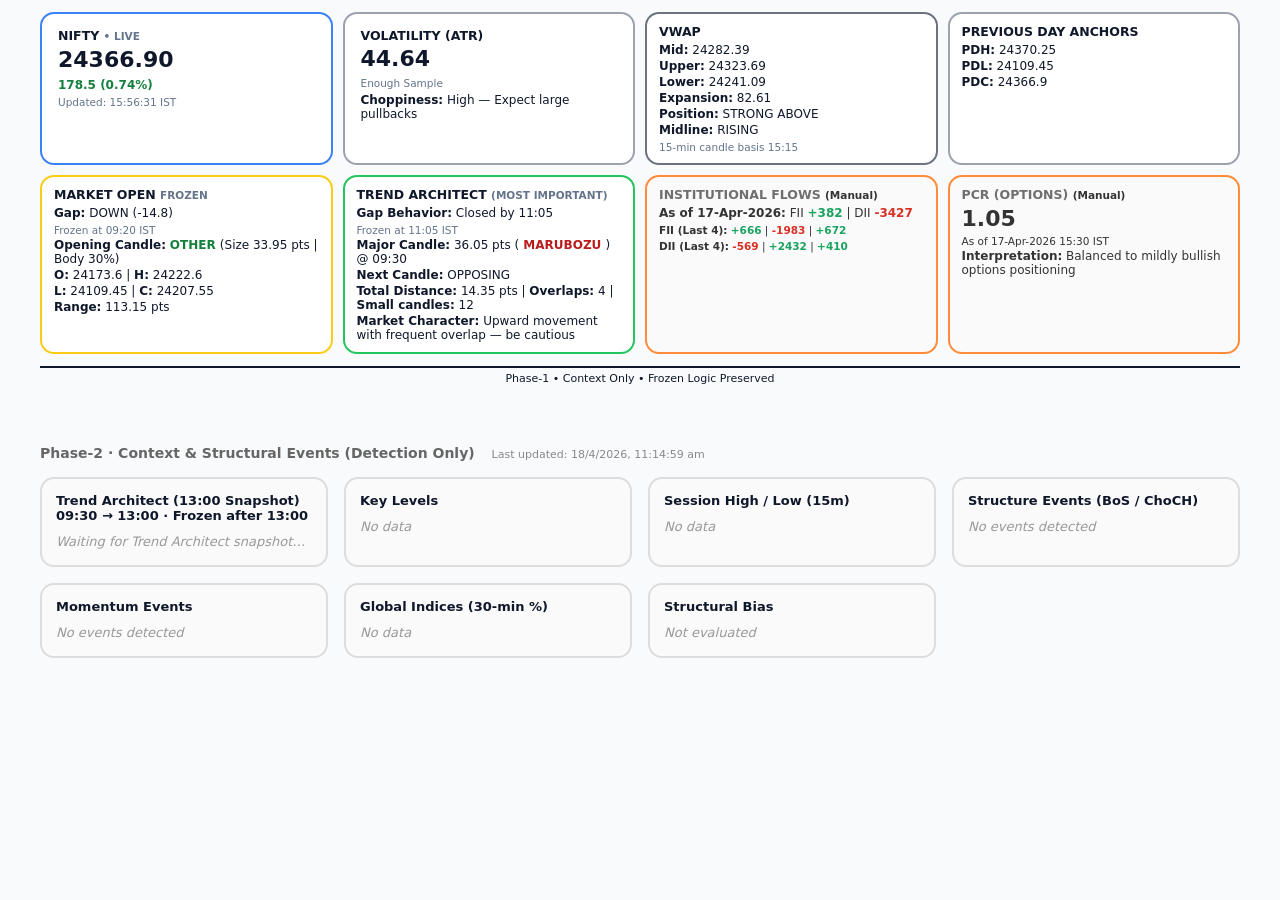
==== index.html @ 32184636 "Update index.html" ====
<!DOCTYPE html>
<html lang="en">
<head>
  <meta charset="UTF-8" />
  <meta name="viewport" content="width=device-width, initial-scale=1.0" />
  <title>Market Phase‑1 Dashboard</title>
  <link rel="stylesheet" href="style.css" />
  <link rel="stylesheet" href="phase2.css" />
</head>

<body>
  <div class="container">

    <!-- ===== ROW 1 ===== -->
    <div class="grid grid-4">
      <div id="box-nifty"></div>
      <div id="box-volatility"></div>
      <div id="box-vwap"></div>
      <div id="box-anchors"></div>
    </div>

    <!-- ===== ROW 2 ===== -->
    <div class="grid grid-4">
      <div id="box-open"></div>
      <div id="box-trend"></div>
      <div id="box-flows"></div>
      <div id="box-pcr"></div>
    </div>

    <div class="phase-divider">
      Phase‑1 • Context Only • Frozen Logic Preserved
    </div>

    <!-- ================= PHASE 2 ================= -->
    <div id="phase2-container" class="phase-section">

      <div class="phase-title">
        Phase‑2 · Context & Structural Events (Detection Only)
        <span id="phase2-last-updated" class="last-updated">
          Last updated: —
        </span>
      </div>

      <div class="phase2-grid">

       <div class="card phase2-card" id="trend-architect-1300">
  <h3>
    Trend Architect (13:00 Snapshot)
    <span class="subtle-note">09:30 → 13:00 · Frozen after 13:00</span>
  </h3>

  <div class="content muted">
    Waiting for Trend Architect snapshot…
  </div>
</div>

        <div class="card phase2-card" id="key-levels">
          <h3>Key Levels</h3>
          <div class="content muted">No data</div>
        </div>

        <div class="card phase2-card" id="session-levels">
          <h3>Session High / Low (15m)</h3>
          <div class="content muted">No data</div>
        </div>

        <div class="card phase2-card" id="structure-events">
          <h3>Structure Events (BoS / ChoCH)</h3>
          <div class="content muted">No events detected</div>
        </div>

        <div class="card phase2-card" id="momentum-events">
          <h3>Momentum Events</h3>
          <div class="content muted">No events detected</div>
        </div>

        <div class="card phase2-card" id="global-indices">
          <h3>Global Indices (30‑min %)</h3>
          <div class="content muted">No data</div>
        </div>

        <div class="card phase2-card" id="structural-bias">
          <h3>Structural Bias</h3>
          <div class="content muted">Not evaluated</div>
        </div>

      </div>
    </div>
  </div>

  <!-- Phase‑1 JS -->
  <script src="app.js"></script>

  <!-- Phase‑2 JS (CRITICAL) -->
  <script src="phase2.js"></script>

</body>
</html>
---- style.css ----
/* ===== Base ===== */
* {
  box-sizing: border-box;
}

body {
  margin: 0;
  padding: 12px;
  background: #f8fafc;
  font-family: Inter, system-ui, -apple-system, Segoe UI, Arial, sans-serif;
  color: #0f172a;
}

.container {
  max-width: 1200px;
  margin: auto;
}

/* ===== Grid ===== */
.grid {
  display: grid;
  gap: 10px;
  margin-bottom: 10px;
}

.grid-4 {
  grid-template-columns: repeat(4, 1fr);
}

.grid-3 {
  grid-template-columns: repeat(3, 1fr);
}

/* ===== Cards ===== */
.card {
  background: #ffffff;
  border-radius: 14px;
  border: 2px solid #e5e7eb;
  padding: 10px 12px;
}

/* Semantic borders */
.nifty          { border-color: #3b82f6; }
.volatility     { border-color: #9ca3af; }
.vwap           { border-color: #6b7280; }
.anchors        { border-color: #9ca3af; }
.open           { border-color: #facc15; }
.trend          { border-color: #22c55e; }
.institutional  { border-color: #fb923c; }

/* ===== Typography (COMPACT) ===== */
h3 {
  margin: 0 0 4px 0;
  font-size: 12.5px;
  font-weight: 600;
}

.value {
  font-size: 22px;         /* ↓ from 32px */
  font-weight: 700;
  line-height: 1.15;
  margin-bottom: 4px;
}

.line {
  font-size: 12px;         /* ↓ from 14px */
  margin-top: 2px;
}

.small {
  font-size: 10.5px;
  color: #64748b;
  margin-top: 4px;
}

/* ===== Emphasis ===== */
.bold {
  font-weight: 700;
}

.green {
  color: #15803d;
  font-weight: 700;
}

.red {
  color: #b91c1c;
  font-weight: 700;
}

/* ===== Divider ===== */
.phase-divider {
  border-top: 2px double #0f172a;
  margin-top: 12px;
  padding-top: 4px;
  font-size: 11px;
  text-align: center;
}
/* =========================
   Manual Reference Cards
   ========================= */

/* Very light grey background (reference-only) */
.card.manual {
  background-color: #fafafa;        /* lighter than previous */
  border: 2px solid #ff8c3a;        /* same accent as VWAP */
}

/* Keep text fully readable */
.card.manual .value,
.card.manual .line,
.card.manual .small {
  color: #333;
}

/* Header slightly muted, but readable */
.card.manual h3 {
  color: #6f6f6f;
}

/* Positive / Negative flow colors */
.card.manual .green {
  color: #1aa260;   /* same green used elsewhere */
  font-weight: 600;
}

.card.manual .red {
  color: #d93025;   /* same red used elsewhere */
  font-weight: 600;
}
/* =========================
   Top Row Density Fix ONLY
   (NIFTY + VOLATILITY)
   ========================= */

/* Tighten padding ONLY for top two cards */
.card.nifty,
.card.volatility {
  padding: 14px 16px;      /* reduced from default */
}

/* Reduce extra space under the main value */
.card.nifty .value,
.card.volatility .value {
  margin-bottom: 6px;
  line-height: 1.1;
}

/* Tighten line spacing */
.card.nifty .line,
.card.volatility .line {
  margin-bottom: 4px;
}

/* Reduce extra space from small text */
.card.nifty .small,
.card.volatility .small {
  margin-top: 2px;
  margin-bottom: 2px;
  line-height: 1.3;
}

/* Ensure cards stretch evenly within row */
.grid {
  align-items: stretch;
}
---- phase2.css ----
.phase-section {
  margin-top: 40px;
  padding-top: 20px;
}

.phase-title {
  font-size: 14px;
  font-weight: 600;
  color: #666;
  margin-bottom: 16px;
}

.phase2-grid {
  display: grid;
  grid-template-columns: repeat(auto-fit, minmax(280px, 1fr));
  gap: 16px;
}

.phase2-card {
  border: 2px solid #ddd;
  border-radius: 14px;
  padding: 14px;
  background: #fafafa;
}

.phase2-card h3 {
  font-size: 13px;
  font-weight: 600;
  margin-bottom: 10px;
}

.phase2-card .content {
  font-size: 13px;
  line-height: 1.4;
}

.phase2-card .muted {
  color: #999;
  font-style: italic;
}
.last-updated {
  font-size: 11px;
  color: #888;
  margin-left: 12px;
  font-weight: 400;
}

.phase2-card .line {
  font-style: italic;
  color: #777;
  margin-bottom: 4px;
}

.phase2-card strong {
  font-weight: 600;
  color: #333;
}
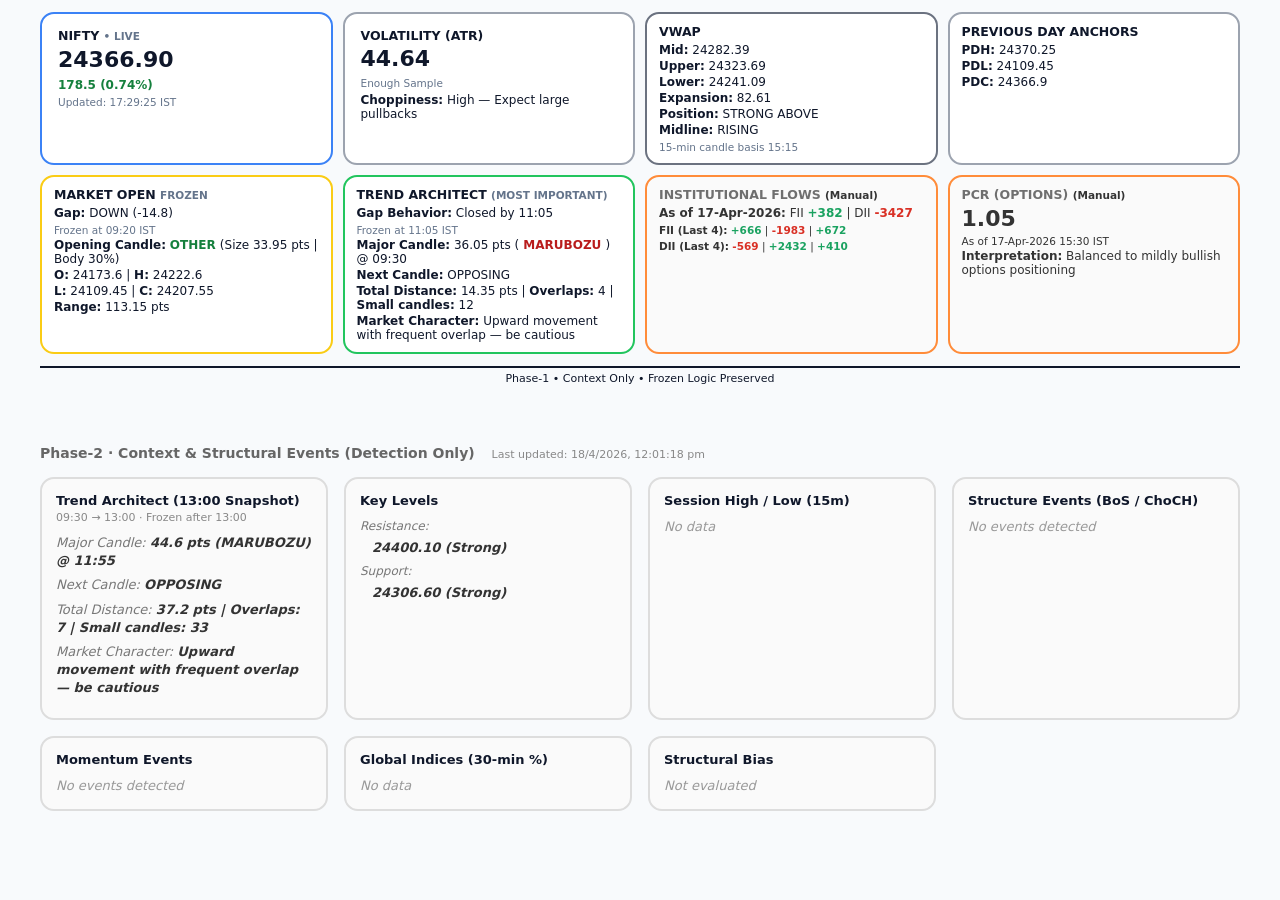
==== commit cff4e128: "Update index.html" ====
--- a/index.html
+++ b/index.html
@@ -6,6 +6,7 @@
   <title>Market Phase‑1 Dashboard</title>
   <link rel="stylesheet" href="style.css" />
   <link rel="stylesheet" href="phase2.css" />
+<link rel="icon" href="data:,">
 </head>
 
 <body>
--- a/phase2.css
+++ b/phase2.css
@@ -55,3 +55,24 @@
   font-weight: 600;
   color: #333;
 }
+.subtle-note {
+  display: block;
+  font-size: 11px;
+  font-weight: 400;
+  color: #888;
+  margin-top: 3px;
+}
+
+.trend-row {
+  margin-bottom: 6px;
+}
+
+.trend-label {
+  font-style: italic;
+  color: #777;
+}
+
+.trend-value {
+  font-weight: 600;
+  color: #333;
+}
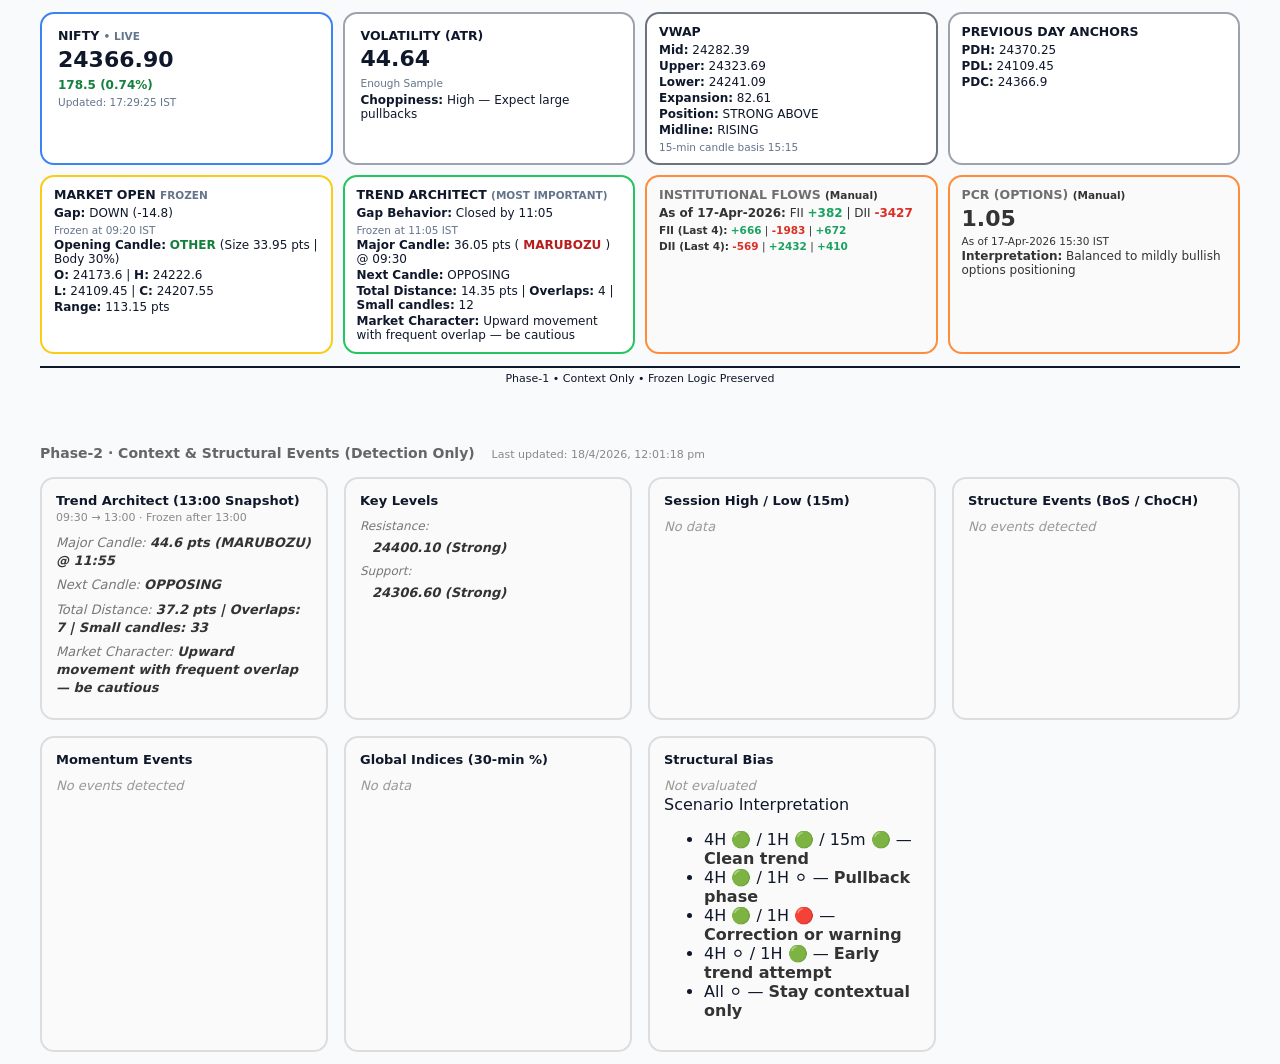
==== commit 87c014f1: "Update index.html" ====
--- a/index.html
+++ b/index.html
@@ -81,9 +81,24 @@
         </div>
 
         <div class="card phase2-card" id="structural-bias">
-          <h3>Structural Bias</h3>
-          <div class="content muted">Not evaluated</div>
-        </div>
+  <h3>Structural Bias</h3>
+
+  <div class="content muted">
+    Not evaluated
+  </div>
+
+  <div class="structural-note">
+    <div class="note-title">Scenario Interpretation</div>
+
+    <ul class="note-list">
+      <li>4H 🟢 / 1H 🟢 / 15m 🟢 — <strong>Clean trend</strong></li>
+      <li>4H 🟢 / 1H ⚪ — <strong>Pullback phase</strong></li>
+      <li>4H 🟢 / 1H 🔴 — <strong>Correction or warning</strong></li>
+      <li>4H ⚪ / 1H 🟢 — <strong>Early trend attempt</strong></li>
+      <li>All ⚪ — <strong>Stay contextual only</strong></li>
+    </ul>
+  </div>
+</div>
 
       </div>
     </div>
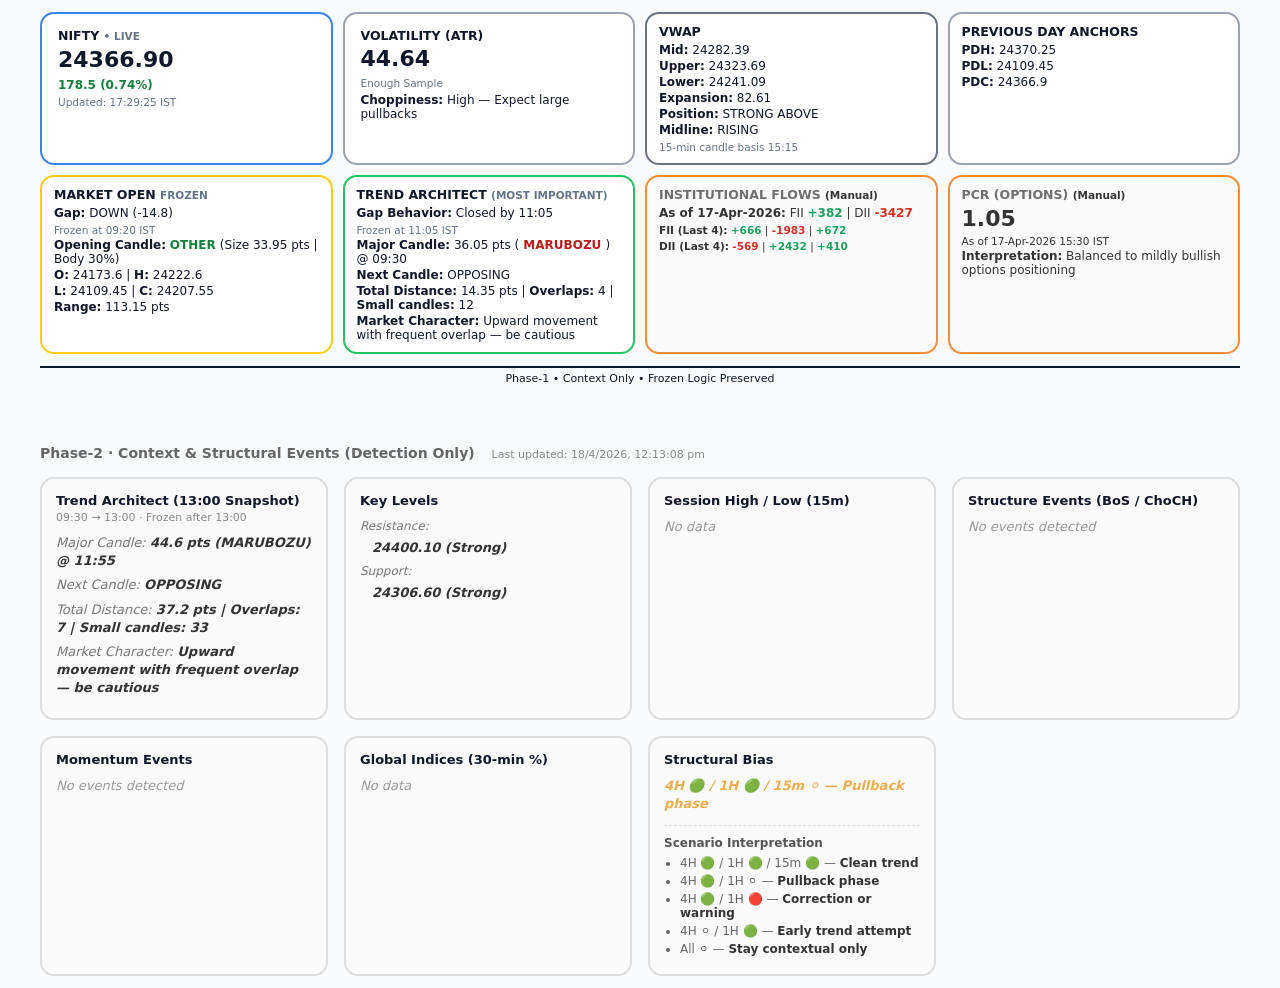
==== commit 03156128: "Update index.html" ====
--- a/index.html
+++ b/index.html
@@ -4,9 +4,10 @@
   <meta charset="UTF-8" />
   <meta name="viewport" content="width=device-width, initial-scale=1.0" />
   <title>Market Phase‑1 Dashboard</title>
+
   <link rel="stylesheet" href="style.css" />
   <link rel="stylesheet" href="phase2.css" />
-<link rel="icon" href="data:,">
+  <link rel="icon" href="data:," />
 </head>
 
 <body>
@@ -44,61 +45,66 @@
 
       <div class="phase2-grid">
 
-       <div class="card phase2-card" id="trend-architect-1300">
-  <h3>
-    Trend Architect (13:00 Snapshot)
-    <span class="subtle-note">09:30 → 13:00 · Frozen after 13:00</span>
-  </h3>
+        <!-- Trend Architect -->
+        <div class="card phase2-card" id="trend-architect-1300">
+          <h3>
+            Trend Architect (13:00 Snapshot)
+            <span class="subtle-note">09:30 → 13:00 · Frozen after 13:00</span>
+          </h3>
+          <div class="content muted">
+            Waiting for Trend Architect snapshot…
+          </div>
+        </div>
 
-  <div class="content muted">
-    Waiting for Trend Architect snapshot…
-  </div>
-</div>
-
+        <!-- Key Levels -->
         <div class="card phase2-card" id="key-levels">
           <h3>Key Levels</h3>
           <div class="content muted">No data</div>
         </div>
 
+        <!-- Session Levels -->
         <div class="card phase2-card" id="session-levels">
           <h3>Session High / Low (15m)</h3>
           <div class="content muted">No data</div>
         </div>
 
+        <!-- Structure Events -->
         <div class="card phase2-card" id="structure-events">
           <h3>Structure Events (BoS / ChoCH)</h3>
           <div class="content muted">No events detected</div>
         </div>
 
+        <!-- Momentum Events -->
         <div class="card phase2-card" id="momentum-events">
           <h3>Momentum Events</h3>
           <div class="content muted">No events detected</div>
         </div>
 
+        <!-- Global Indices -->
         <div class="card phase2-card" id="global-indices">
           <h3>Global Indices (30‑min %)</h3>
           <div class="content muted">No data</div>
         </div>
 
+        <!-- Structural Bias -->
         <div class="card phase2-card" id="structural-bias">
-  <h3>Structural Bias</h3>
+          <h3>Structural Bias</h3>
 
-  <div class="content muted">
-    Not evaluated
-  </div>
+          <div class="content muted">
+            Not evaluated
+          </div>
 
-  <div class="structural-note">
-    <div class="note-title">Scenario Interpretation</div>
-
-    <ul class="note-list">
-      <li>4H 🟢 / 1H 🟢 / 15m 🟢 — <strong>Clean trend</strong></li>
-      <li>4H 🟢 / 1H ⚪ — <strong>Pullback phase</strong></li>
-      <li>4H 🟢 / 1H 🔴 — <strong>Correction or warning</strong></li>
-      <li>4H ⚪ / 1H 🟢 — <strong>Early trend attempt</strong></li>
-      <li>All ⚪ — <strong>Stay contextual only</strong></li>
-    </ul>
-  </div>
-</div>
+          <div class="structural-note">
+            <div class="note-title">Scenario Interpretation</div>
+            <ul class="note-list">
+              <li>4H 🟢 / 1H 🟢 / 15m 🟢 — <strong>Clean trend</strong></li>
+              <li>4H 🟢 / 1H ⚪ — <strong>Pullback phase</strong></li>
+              <li>4H 🟢 / 1H 🔴 — <strong>Correction or warning</strong></li>
+              <li>4H ⚪ / 1H 🟢 — <strong>Early trend attempt</strong></li>
+              <li>All ⚪ — <strong>Stay contextual only</strong></li>
+            </ul>
+          </div>
+        </div>
 
       </div>
     </div>
@@ -107,8 +113,8 @@
   <!-- Phase‑1 JS -->
   <script src="app.js"></script>
 
-  <!-- Phase‑2 JS (CRITICAL) -->
-  <script src="phase2.js"></script>
+  <!-- Phase‑2 JS (VERSIONED – IMPORTANT) -->
+  <script src="phase2.js?v=4"></script>
 
 </body>
 </html>
--- a/phase2.css
+++ b/phase2.css
@@ -76,3 +76,27 @@
   font-weight: 600;
   color: #333;
 }
+/* ===== Structural Bias Interpretation Note ===== */
+
+.structural-note {
+  margin-top: 12px;
+  padding-top: 10px;
+  border-top: 1px dashed #ddd;
+  font-size: 12px;
+  color: #666;
+}
+
+.structural-note .note-title {
+  font-weight: 600;
+  color: #555;
+  margin-bottom: 6px;
+}
+
+.structural-note .note-list {
+  padding-left: 16px;
+  margin: 0;
+}
+
+.structural-note .note-list li {
+  margin-bottom: 4px;
+}
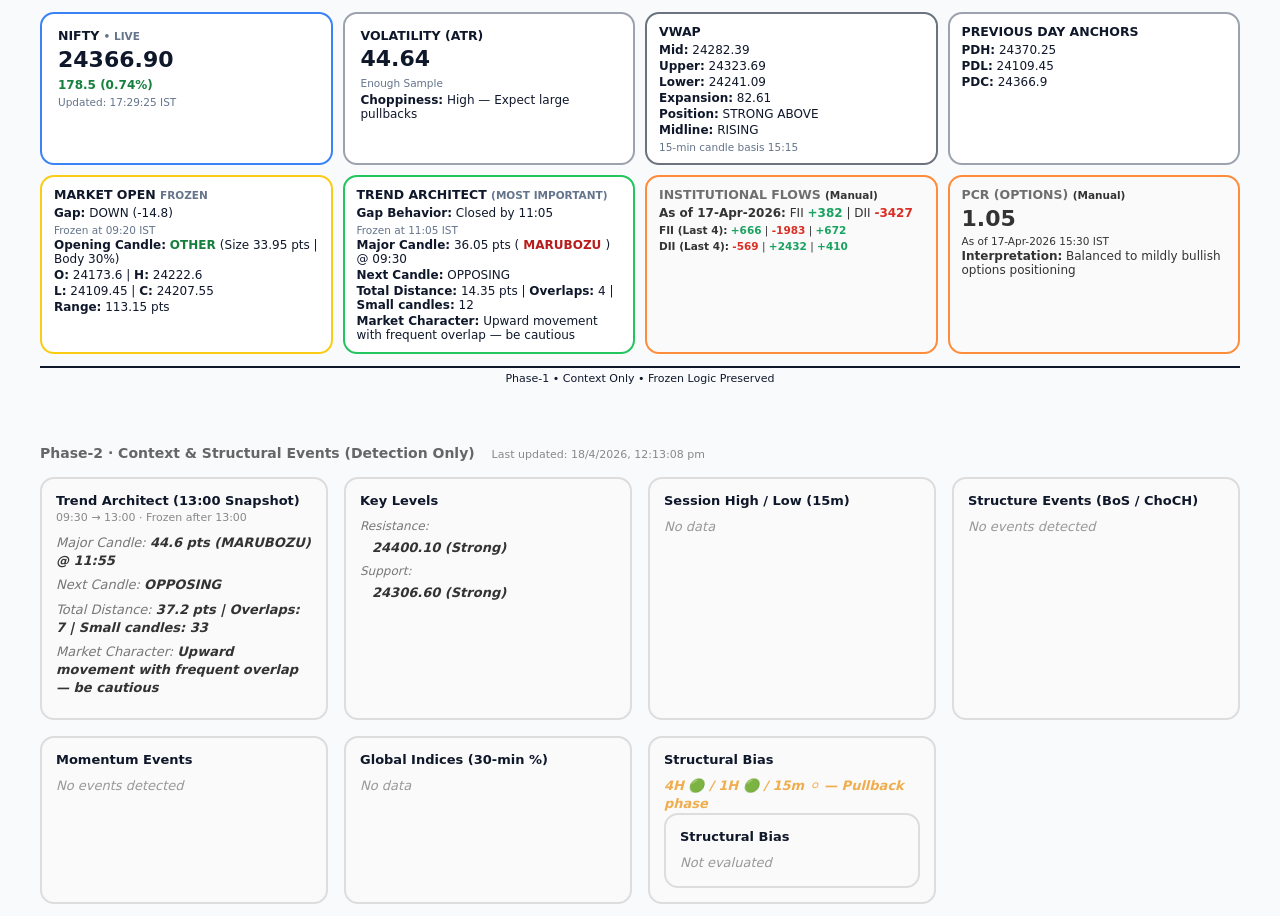
==== commit 06ac5ef3: "Update index.html" ====
--- a/index.html
+++ b/index.html
@@ -94,16 +94,10 @@
             Not evaluated
           </div>
 
-          <div class="structural-note">
-            <div class="note-title">Scenario Interpretation</div>
-            <ul class="note-list">
-              <li>4H 🟢 / 1H 🟢 / 15m 🟢 — <strong>Clean trend</strong></li>
-              <li>4H 🟢 / 1H ⚪ — <strong>Pullback phase</strong></li>
-              <li>4H 🟢 / 1H 🔴 — <strong>Correction or warning</strong></li>
-              <li>4H ⚪ / 1H 🟢 — <strong>Early trend attempt</strong></li>
-              <li>All ⚪ — <strong>Stay contextual only</strong></li>
-            </ul>
-          </div>
+          <div class="card phase2-card" id="structural-bias">
+  <h3>Structural Bias</h3>
+  <div class="content muted">Not evaluated</div>
+</div>
         </div>
 
       </div>
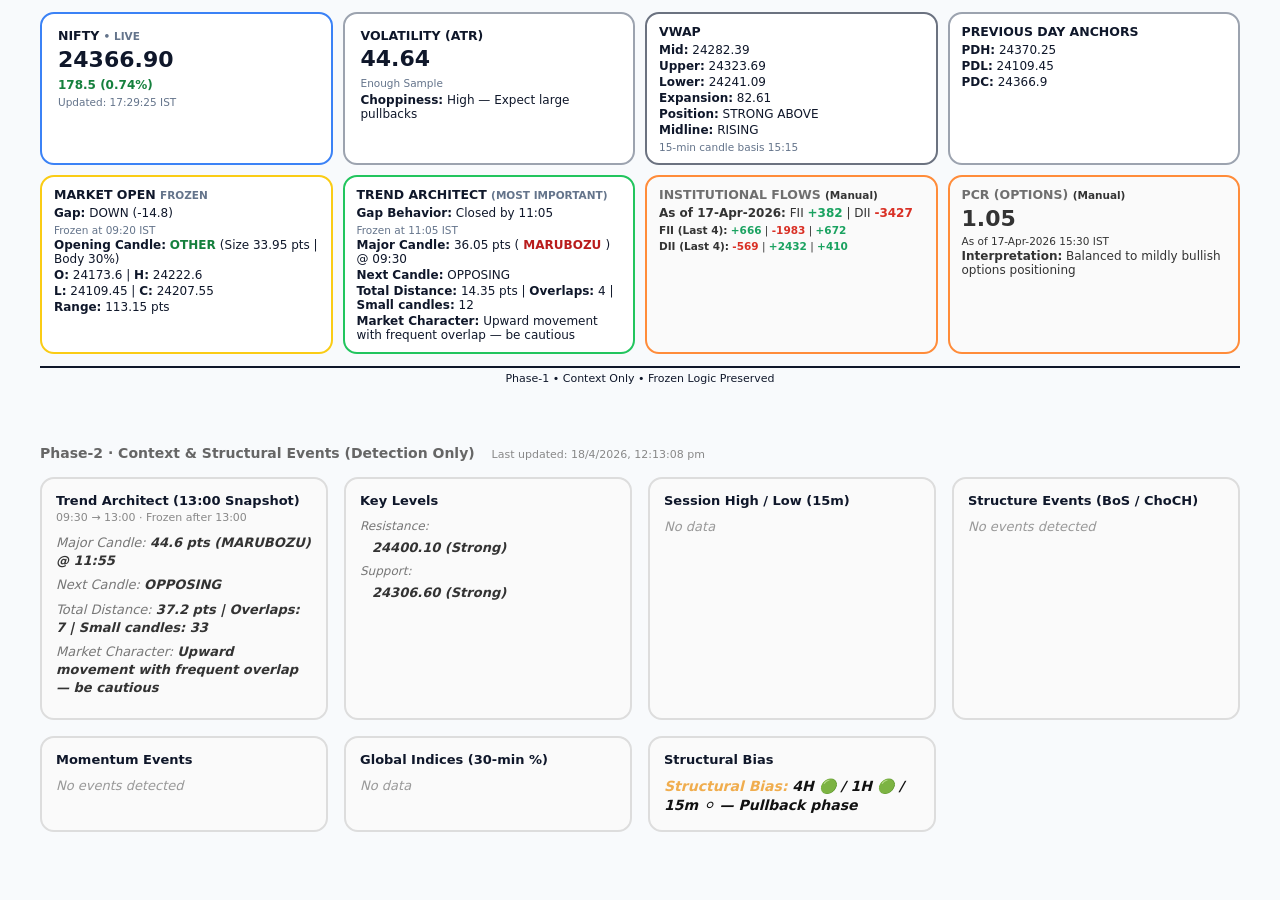
==== commit 3bca3e80: "Update index.html" ====
--- a/index.html
+++ b/index.html
@@ -87,22 +87,12 @@
         </div>
 
         <!-- Structural Bias -->
-        <div class="card phase2-card" id="structural-bias">
-          <h3>Structural Bias</h3>
-
-          <div class="content muted">
-            Not evaluated
-          </div>
-
-          <div class="card phase2-card" id="structural-bias">
+<div class="card phase2-card" id="structural-bias">
   <h3>Structural Bias</h3>
-  <div class="content muted">Not evaluated</div>
+  <div class="content muted">
+    Not evaluated
+  </div>
 </div>
-        </div>
-
-      </div>
-    </div>
-  </div>
 
   <!-- Phase‑1 JS -->
   <script src="app.js"></script>
--- a/phase2.css
+++ b/phase2.css
@@ -100,3 +100,17 @@
 .structural-note .note-list li {
   margin-bottom: 4px;
 }
+/* ===== Structural Bias Final Styling ===== */
+
+.structural-bias-text {
+  font-size: 14px;
+  font-weight: 600;
+}
+
+.structural-bias-label {
+  color: #f0ad4e; /* yellow / amber */
+}
+
+.structural-bias-value {
+  color: #111; /* black */
+}
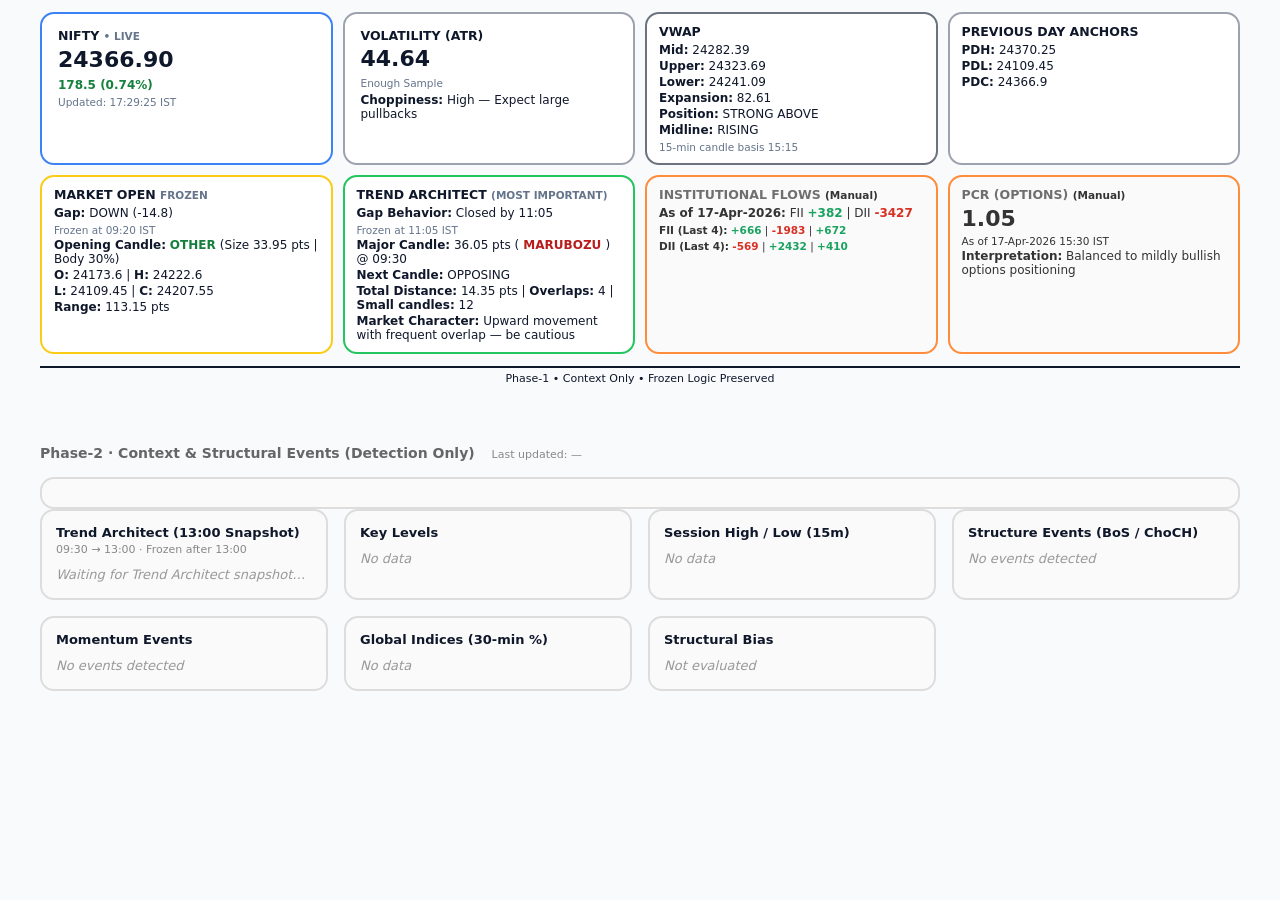
==== commit a1d512e1: "Update index.html" ====
--- a/index.html
+++ b/index.html
@@ -13,7 +13,7 @@
 <body>
   <div class="container">
 
-    <!-- ===== ROW 1 ===== -->
+    <!-- ===== PHASE‑1 (unchanged) ===== -->
     <div class="grid grid-4">
       <div id="box-nifty"></div>
       <div id="box-volatility"></div>
@@ -21,7 +21,6 @@
       <div id="box-anchors"></div>
     </div>
 
-    <!-- ===== ROW 2 ===== -->
     <div class="grid grid-4">
       <div id="box-open"></div>
       <div id="box-trend"></div>
@@ -38,67 +37,57 @@
 
       <div class="phase-title">
         Phase‑2 · Context & Structural Events (Detection Only)
-        <span id="phase2-last-updated" class="last-updated">
-          Last updated: —
-        </span>
+        <span id="phase2-last-updated" class="last-updated">Last updated: —</span>
       </div>
+
+      <!-- ✅ PRE‑MARKET GLOBAL BIAS (METER) -->
+      <div class="card phase2-card" id="premarket-global-bias"></div>
 
       <div class="phase2-grid">
 
-        <!-- Trend Architect -->
         <div class="card phase2-card" id="trend-architect-1300">
           <h3>
             Trend Architect (13:00 Snapshot)
             <span class="subtle-note">09:30 → 13:00 · Frozen after 13:00</span>
           </h3>
-          <div class="content muted">
-            Waiting for Trend Architect snapshot…
-          </div>
+          <div class="content muted">Waiting for Trend Architect snapshot…</div>
         </div>
 
-        <!-- Key Levels -->
         <div class="card phase2-card" id="key-levels">
           <h3>Key Levels</h3>
           <div class="content muted">No data</div>
         </div>
 
-        <!-- Session Levels -->
         <div class="card phase2-card" id="session-levels">
           <h3>Session High / Low (15m)</h3>
           <div class="content muted">No data</div>
         </div>
 
-        <!-- Structure Events -->
         <div class="card phase2-card" id="structure-events">
           <h3>Structure Events (BoS / ChoCH)</h3>
           <div class="content muted">No events detected</div>
         </div>
 
-        <!-- Momentum Events -->
         <div class="card phase2-card" id="momentum-events">
           <h3>Momentum Events</h3>
           <div class="content muted">No events detected</div>
         </div>
 
-        <!-- Global Indices -->
         <div class="card phase2-card" id="global-indices">
           <h3>Global Indices (30‑min %)</h3>
           <div class="content muted">No data</div>
         </div>
 
-        <!-- Structural Bias -->
-<div class="card phase2-card" id="structural-bias">
-  <h3>Structural Bias</h3>
-  <div class="content muted">
-    Not evaluated
+        <div class="card phase2-card" id="structural-bias">
+          <h3>Structural Bias</h3>
+          <div class="content muted">Not evaluated</div>
+        </div>
+
+      </div>
+    </div>
   </div>
-</div>
 
-  <!-- Phase‑1 JS -->
   <script src="app.js"></script>
-
-  <!-- Phase‑2 JS (VERSIONED – IMPORTANT) -->
-  <script src="phase2.js?v=4"></script>
-
+  <script src="phase2.js?v=FINAL"></script>
 </body>
 </html>
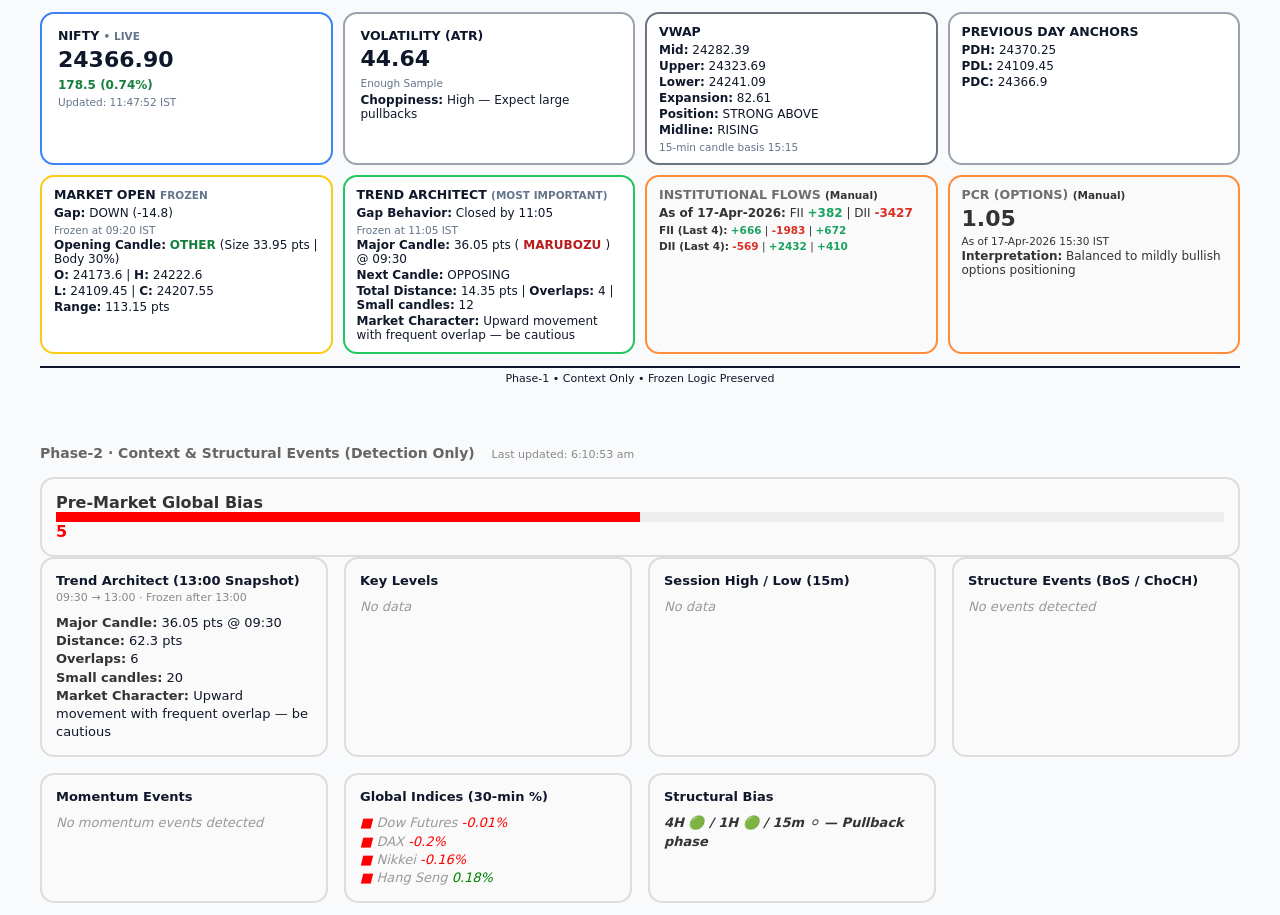
==== commit ff0eb9c9: "Update index.html" ====
--- a/index.html
+++ b/index.html
@@ -40,7 +40,7 @@
         <span id="phase2-last-updated" class="last-updated">Last updated: —</span>
       </div>
 
-      <!-- ✅ PRE‑MARKET GLOBAL BIAS (METER) -->
+      <!-- ✅ PRE‑MARKET GLOBAL BIAS -->
       <div class="card phase2-card" id="premarket-global-bias"></div>
 
       <div class="phase2-grid">
@@ -50,7 +50,35 @@
             Trend Architect (13:00 Snapshot)
             <span class="subtle-note">09:30 → 13:00 · Frozen after 13:00</span>
           </h3>
-          <div class="content muted">Waiting for Trend Architect snapshot…</div>
+
+          <div class="content">
+            <div class="trend-row">
+              <span class="trend-label">Major Candle:</span>
+              <span class="after-colon">44.6 pts @ 11:55</span>
+            </div>
+
+            <div class="trend-row">
+              <span class="trend-label">Distance:</span>
+              <span class="after-colon">37.2 pts</span>
+            </div>
+
+            <div class="trend-row">
+              <span class="trend-label">Overlaps:</span>
+              <span class="after-colon">7</span>
+            </div>
+
+            <div class="trend-row">
+              <span class="trend-label">Small candles:</span>
+              <span class="after-colon">33</span>
+            </div>
+
+            <div class="trend-row">
+              <span class="trend-label">Market Character:</span>
+              <span class="after-colon">
+                Upward movement with frequent overlap — be cautious
+              </span>
+            </div>
+          </div>
         </div>
 
         <div class="card phase2-card" id="key-levels">
